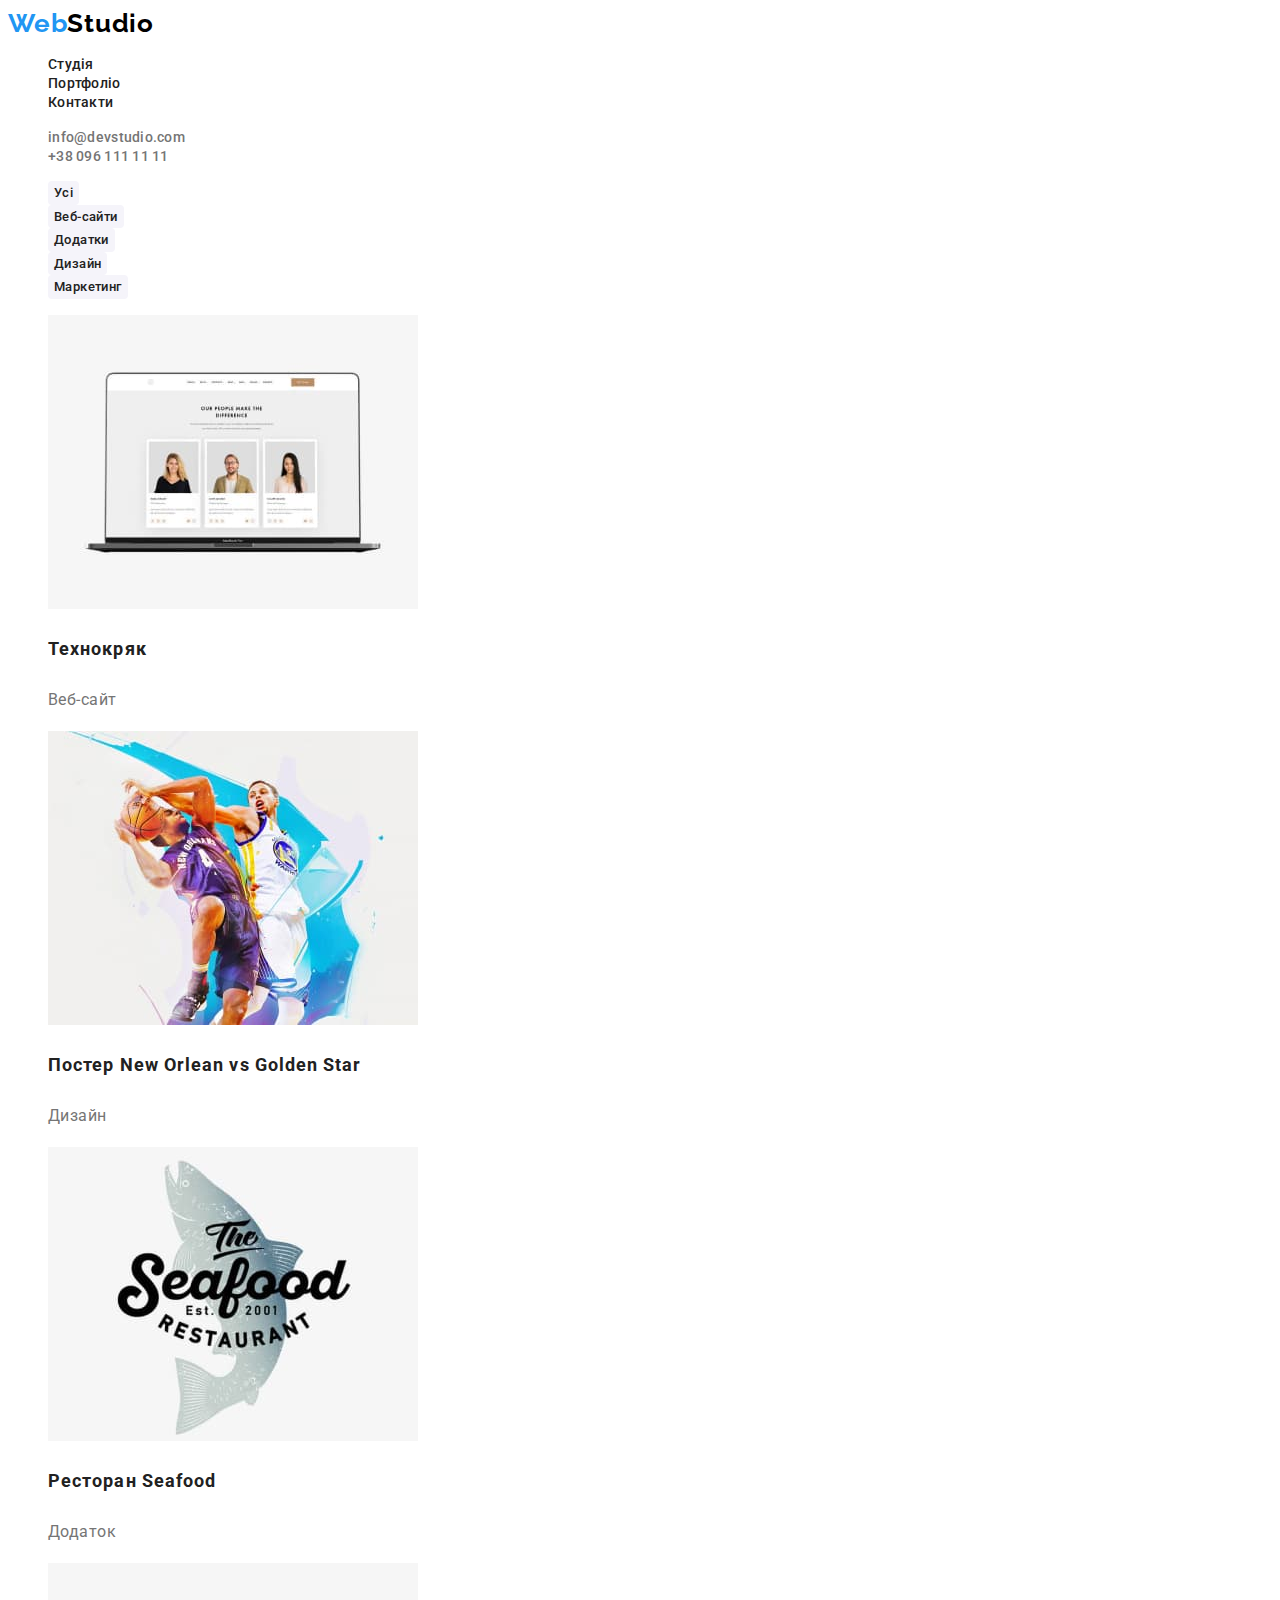
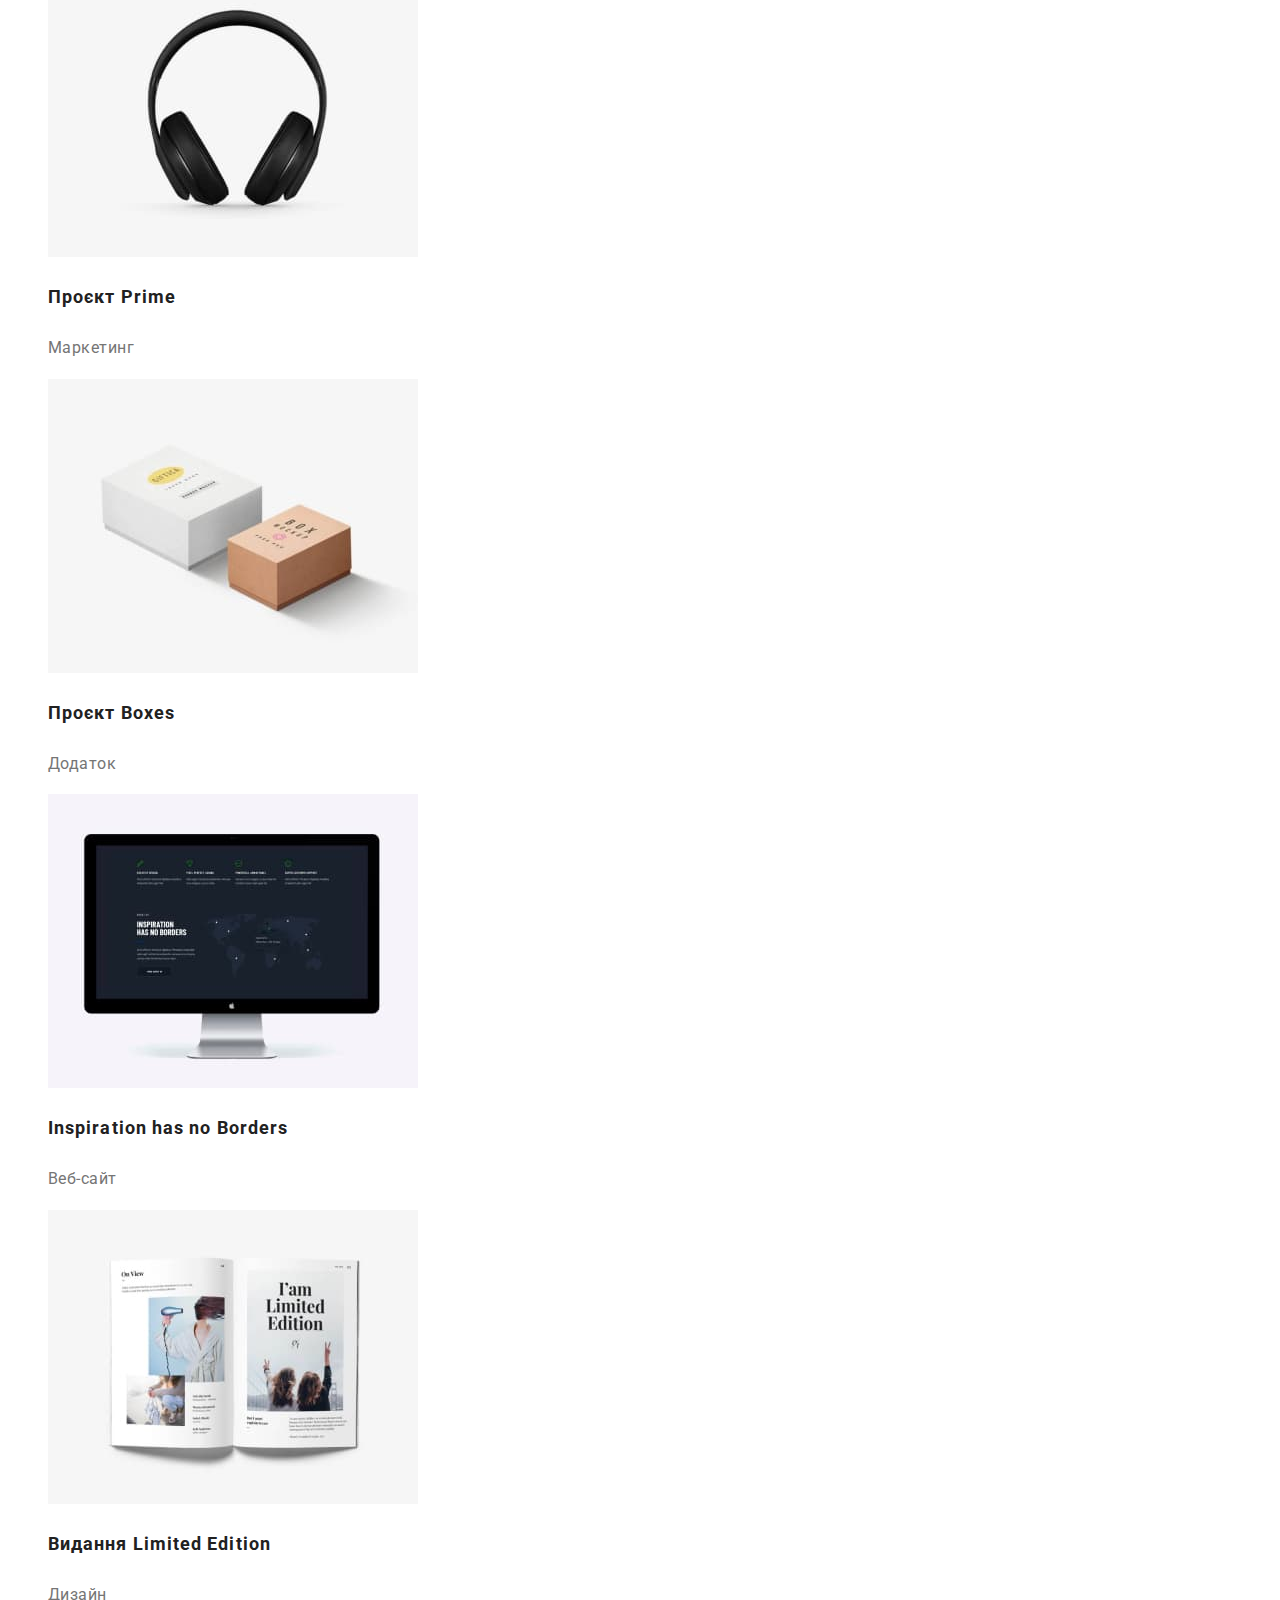
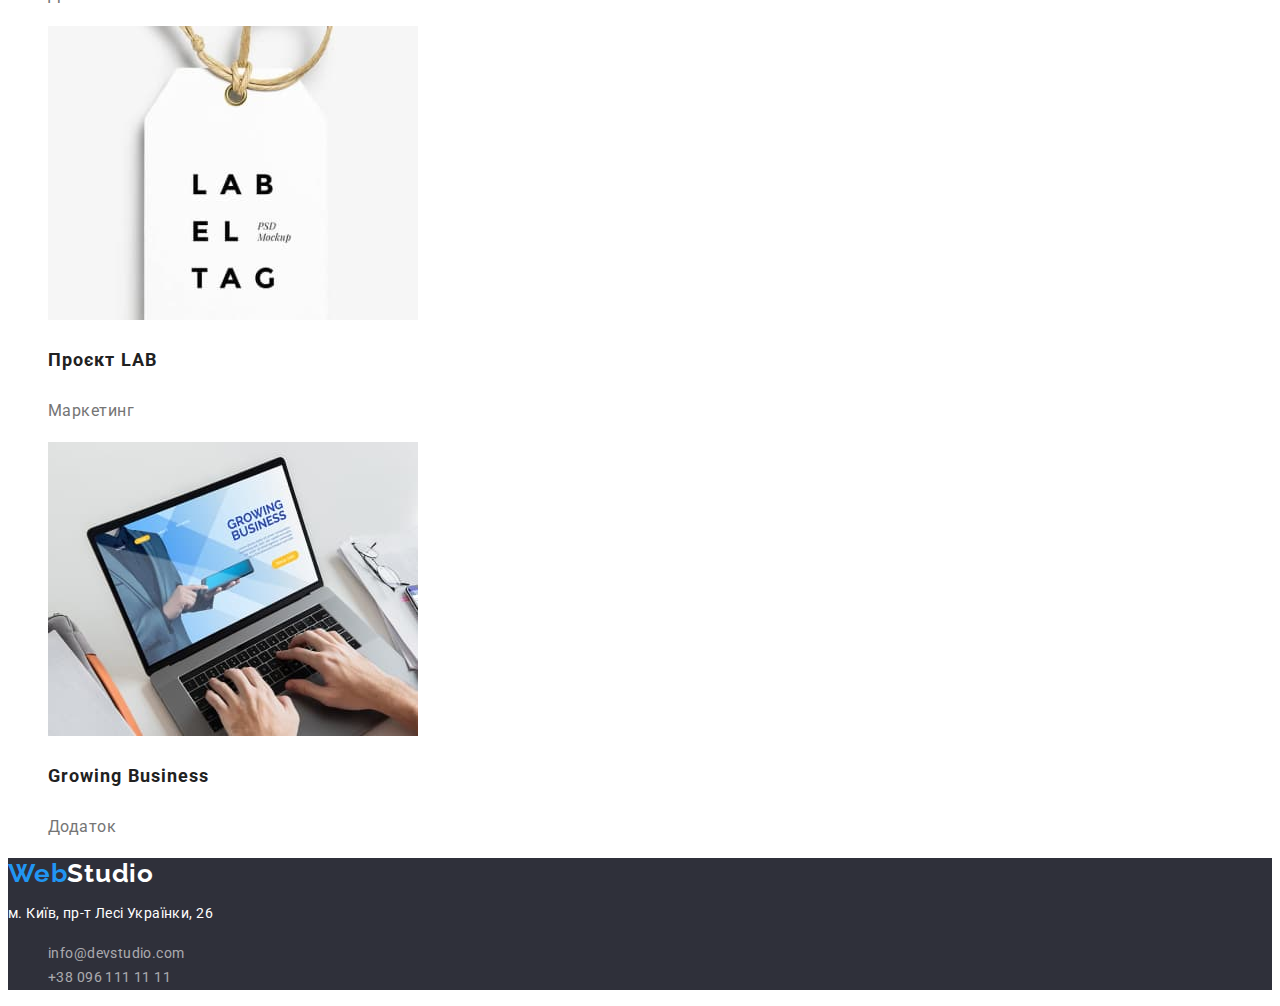
==== portfolio.html @ a516f32b "Initial commit" ====
<!DOCTYPE html>
<html lang="en">

<head>
    <meta charset="UTF-8" />
    <meta name="viewport" content="width=device-width, initial-scale=1.0" />
    <title>Portfolio</title>
    <!--FONTS-->
    <link rel="preconnect" href="https://fonts.googleapis.com" />
    <link rel="preconnect" href="https://fonts.gstatic.com" crossorigin />
    <link
        href="https://fonts.googleapis.com/css2?family=Raleway:ital,wght@0,100..900;1,100..900&family=Roboto:wght@400;500;700;900&display=swap"
        rel="stylesheet" />
    <!--CSS-->
    <link rel="stylesheet" href="./styles.css" />
</head>

<body>
    <!--HEADER SECTION-->
    <header class="header">
        <nav class="header-nav">
            <a class="header-logo" href="./index.html">Web<span class="header-logo-span">Studio</span></a>

            <ul class="header-list">
                <li class="header-item">
                    <a class="header-link" href="./index.html">Студія</a>
                </li>
                <li class="header-item">
                    <a class="header-link" href="">Портфоліо</a>
                </li>
                <li class="header-item">
                    <a class="header-link" href="">Контакти</a>
                </li>
            </ul>
        </nav>
        <div class="header-adress">
            <ul class="header-list">
                <li class="header-item">
                    <a class="header-adress-link" href="mailto:info@devstudio.com">info@devstudio.com</a>
                </li>
                <li class="header-item">
                    <a class="header-adress-link" href="tel:+380961111111">+38 096 111 11 11</a>
                </li>
            </ul>
        </div>
    </header>
    <!--SECTION NAVIGATION-->
    <section class="navigation">
        <ul class="navigation-list">
            <li class="navigation-item">
                <button class="navigation-button" type="button">
                    <a class="navigation-link">Усі</a>
                </button>
            </li>
            <li class="navigation-item">
                <button class="navigation-button" type="button">
                    <a class="navigation-link">Веб-сайти</a>
                </button>
            </li>
            <li class="navigation-item">
                <button class="navigation-button" type="button">
                    <a class="navigation-link">Додатки</a>
                </button>
            </li>
            <li class="navigation-item">
                <button class="navigation-button" type="button">
                    <a class="navigation-link">Дизайн</a>
                </button>
            </li>
            <li class="navigation-item">
                <button class="navigation-button" type="button">
                    <a class="navigation-link">Маркетинг</a>
                </button>
            </li>
        </ul>
    </section>
    <!--SECTION WORKS-->
    <section class="works">
        <ul class="works-list">
            <li class="works-item">
                <img class="works-img" src="./images/work-1.jpg" alt="work-1" width="370" height="294" />
                <h3 class="works-subtitle">Технокряк</h3>
                <p class="works-text">Веб-сайт</p>
            </li>
            <li class="works-item">
                <img class="works-img" src="./images/work-2.jpg" alt="work-2" width="370" height="294" />
                <h3 class="works-subtitle">Постер New Orlean vs Golden Star</h3>
                <p class="works-text">Дизайн</p>
            </li>
            <li class="works-item">
                <img class="works-img" src="./images/work-3.jpg" alt="work-3" width="370" height="294" />
                <h3 class="works-subtitle">Ресторан Seafood</h3>
                <p class="works-text">Додаток</p>
            </li>
            <li class="works-item">
                <img class="works-img" src="./images/work-4.jpg" alt="work-4" width="370" height="294" />
                <h3 class="works-subtitle">Проєкт Prime</h3>
                <p class="works-text">Маркетинг</p>
            </li>
            <li class="works-item">
                <img class="works-img" src="./images/work-5.jpg" alt="work-5" width="370" height="294" />
                <h3 class="works-subtitle">Проєкт Boxes</h3>
                <p class="works-text">Додаток</p>
            </li>
            <li class="works-item">
                <img class="works-img" src="./images/work-6.jpg" alt="work-6" width="370" height="294" />
                <h3 class="works-subtitle">Inspiration has no Borders</h3>
                <p class="works-text">Веб-сайт</p>
            </li>
            <li class="works-item">
                <img class="works-img" src="./images/work-7.jpg" alt="work-7" width="370" height="294" />
                <h3 class="works-subtitle">Видання Limited Edition</h3>
                <p class="works-text">Дизайн</p>
            </li>
            <li class="works-item">
                <img class="works-img" src="./images/work-8.jpg" alt="work-8" width="370" height="294" />
                <h3 class="works-subtitle">Проєкт LAB</h3>
                <p class="works-text">Маркетинг</p>
            </li>
            <li class="works-item">
                <img class="works-img" src="./images/work-9.jpg" alt="work-9" width="370" height="294" />
                <h3 class="works-subtitle">Growing Business</h3>
                <p class="works-text">Додаток</p>
            </li>
        </ul>
    </section>
    <!--FOOTER-->
    <footer class="footer">
        <a class="footer-logo" href="./index.html">Web<span class="footer-span">Studio</span></a>
        <address class="footer-adress">
            <p class="adress-text">м. Київ, пр-т Лесі Українки, 26</p>

            <div class="footer-contact">
                <ul class="footer-contact-list">
                    <li class="footer-contact-item">
                        <a class="footer-link" href="mailto:info@devstudio.com">info@devstudio.com</a>
                    </li>
                    <li class="footer-contact-item">
                        <a class="footer-link" href="tel:+380961111111">+38 096 111 11 11</a>
                    </li>
                </ul>
            </div>
        </address>
    </footer>
</body>

</html>
---- styles.css ----
/* Base styles */
body {
  color: #212121;
  background-color: #ffffff;
  font-family: Roboto, sans-serif;
  font-size: 16px;
  font-weight: 400;
  font-style: normal;
}

a {
  color: currentColor;
  text-decoration: none;
}
ul,
ol {
  list-style: none;
}

button {
  font-family: inherit;
  color: currentColor;
  cursor: pointer;
}

/*Header*/
.header {
}
.header-nav {
}
.header-logo {
  color: #2196f3;
  font-size: 26px;
  font-family: Raleway;
  font-weight: 700;
  letter-spacing: 0.03em;
}
.header-logo-span {
  color: black;
}
.header-list {
}
.header-item {
}
.header-link {
  font-size: 14px;
  font-weight: 500;
  letter-spacing: 0.02em;
  word-wrap: break-word;
}
.header-link:hover,
.header-link:focus {
  color: #2196f3;
}
.header-adress {
}
.header-adress-link {
  color: #757575;
  font-size: 14px;
  font-weight: 500;
  letter-spacing: 0.02em;
}
.header-adress-link:hover,
.header-adress-link:focus {
  color: #2196f3;
}

/*Hero*/
.hero {
  background-color: #2f303a;
}
.hero-title {
  color: white;
  font-size: 44px;
  font-weight: 900;
  text-transform: uppercase;
  line-height: 1.36;
  letter-spacing: 0.06em;
}
.hero_butoom {
  background-color: #2196f3;
  color: white;
  font-weight: 700;
  line-height: 1.87;
  letter-spacing: 0.06em;
}

/*Advantages*/
.advantages {
}
.advantages-list {
}
.advantages-item {
}
.advantages-subtitle {
  font-size: 14px;
  font-weight: 700;
  text-transform: uppercase;
  letter-spacing: 0.03em;
}
.advantages-text {
  color: #757575;
  font-size: 14px;
  line-height: 1.71;
  letter-spacing: 0.03em;
}

/*About me*/
.about {
}
.about-title {
  font-size: 36px;
  font-weight: 700;
  letter-spacing: 0.03em;
}
.about-list {
}
.about-item {
}

/*Our comand*/
.our-comand {
  background-color: #f5f4fa;
}
.comand-title {
  font-size: 36px;
  font-weight: 700;
  letter-spacing: 0.03em;
}
.comand-list {
}
.comand-item {
}
.comand-subtitle {
  font-weight: 500;
  letter-spacing: 0.03em;
}
.comand-text {
  color: #757575;
  letter-spacing: 0.03em;
}

/*Footer*/
.footer {
  background-color: #2f303a;
}
.footer-logo {
  color: #2196f3;
  font-size: 26px;
  font-family: Raleway;
  font-weight: 700;
  letter-spacing: 0.03em;
}
.footer-span {
  color: white;
}
.footer-adress {
}
.adress-text {
  color: white;
  font-size: 14px;
  line-height: 1.71;
  letter-spacing: 0.03em;
  font-style: normal;
}
.footer-contact {
}
.footer-contact-list {
}
.footer-contact-item {
}
.footer-link {
  color: rgba(255, 255, 255, 0.6);
  font-size: 14px;
  line-height: 1.71;
  letter-spacing: 0.03em;
  font-style: normal;
}

/*PORTFOLIO*/
/*Section Navigation*/
.navigation {
}
.navigation-list {
}
.navigation-item {
}
.navigation-button {
  background-color: #f5f4fa;
  border-radius: 4px;
  border: none;
}
.navigation-button:hover,
.navigation-button:focus {
  background-color: #2196f3;
  color: white;
}

.navigation-link {
  font-weight: 500;
  line-height: 1.62;
  letter-spacing: 0.03em;
}

/*Section Works*/
.works {
}
.works-list {
}
.works-item {
}
.works-img {
}
.works-subtitle {
  font-size: 18px;
  font-weight: 700;
  line-height: 2;
  letter-spacing: 0.06em;
}
.works-text {
  color: #757575;
  line-height: 1.87;
  letter-spacing: 0.03em;
}
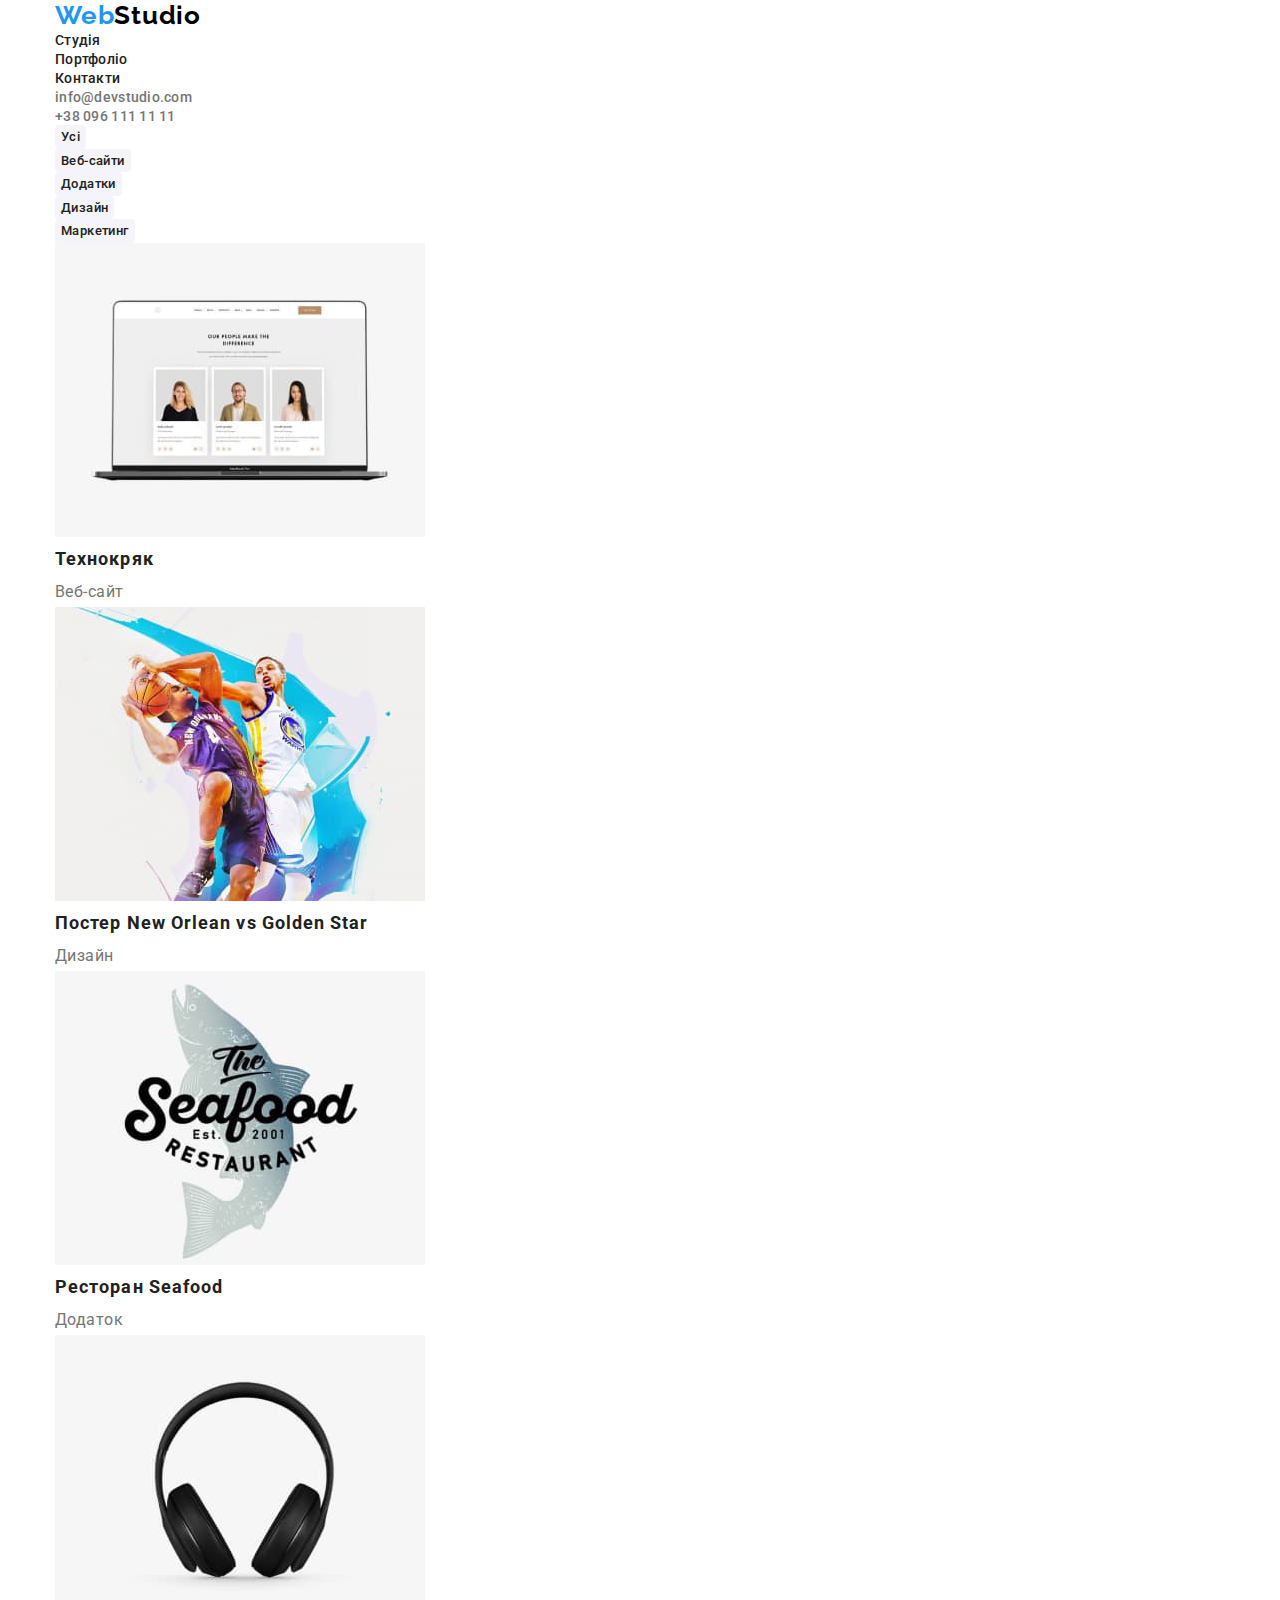
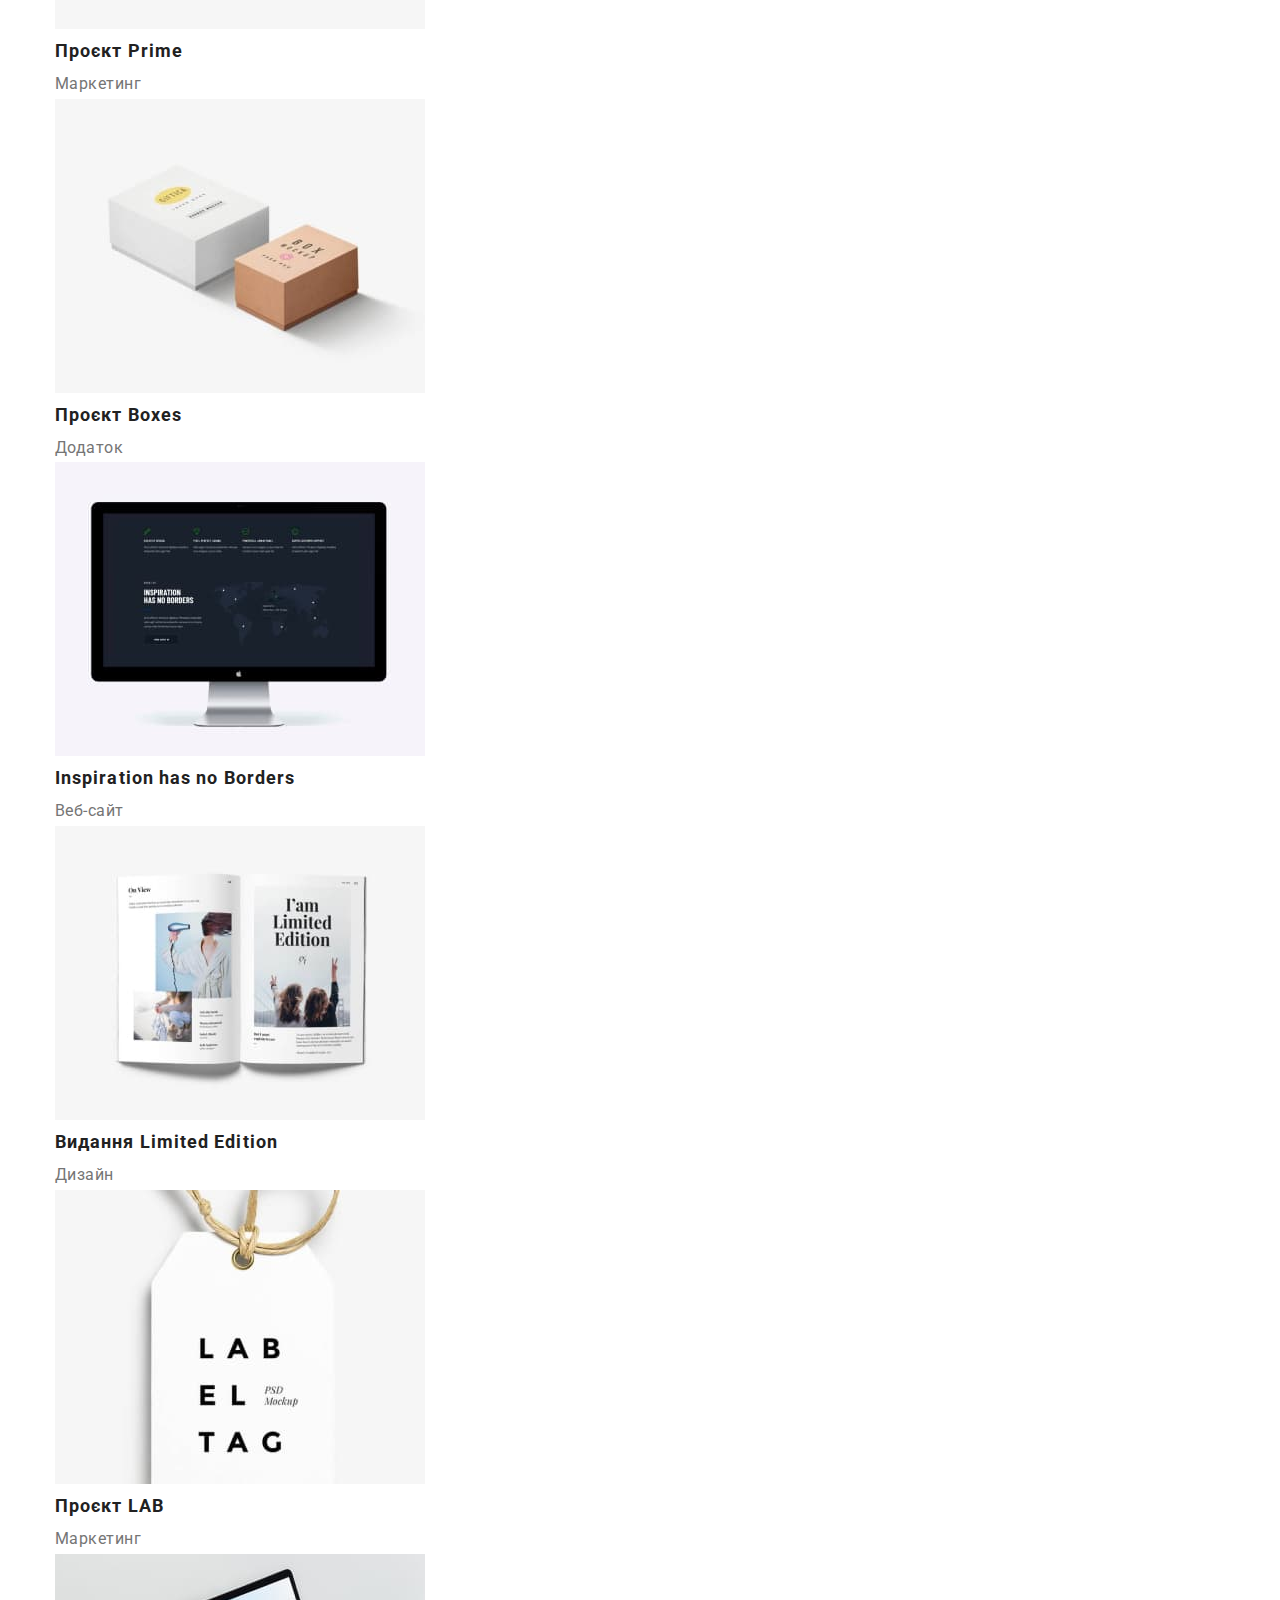
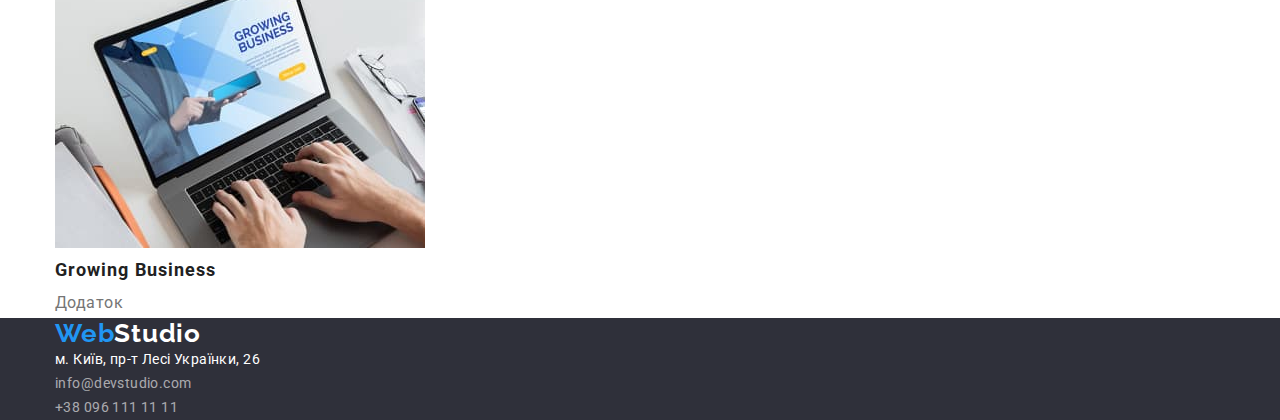
==== commit e8c557e1: "0001" ====
--- a/portfolio.html
+++ b/portfolio.html
@@ -18,129 +18,137 @@
 <body>
     <!--HEADER SECTION-->
     <header class="header">
-        <nav class="header-nav">
-            <a class="header-logo" href="./index.html">Web<span class="header-logo-span">Studio</span></a>
+        <div class="container">
+            <nav class="header-nav">
+                <a class="header-logo" href="./index.html">Web<span class="header-logo-span">Studio</span></a>
 
-            <ul class="header-list">
-                <li class="header-item">
-                    <a class="header-link" href="./index.html">Студія</a>
-                </li>
-                <li class="header-item">
-                    <a class="header-link" href="">Портфоліо</a>
-                </li>
-                <li class="header-item">
-                    <a class="header-link" href="">Контакти</a>
-                </li>
-            </ul>
-        </nav>
-        <div class="header-adress">
-            <ul class="header-list">
-                <li class="header-item">
-                    <a class="header-adress-link" href="mailto:info@devstudio.com">info@devstudio.com</a>
-                </li>
-                <li class="header-item">
-                    <a class="header-adress-link" href="tel:+380961111111">+38 096 111 11 11</a>
-                </li>
-            </ul>
+                <ul class="header-list">
+                    <li class="header-item">
+                        <a class="header-link" href="./index.html">Студія</a>
+                    </li>
+                    <li class="header-item">
+                        <a class="header-link" href="">Портфоліо</a>
+                    </li>
+                    <li class="header-item">
+                        <a class="header-link" href="">Контакти</a>
+                    </li>
+                </ul>
+            </nav>
+            <div class="header-adress">
+                <ul class="header-list">
+                    <li class="header-item">
+                        <a class="header-adress-link" href="mailto:info@devstudio.com">info@devstudio.com</a>
+                    </li>
+                    <li class="header-item">
+                        <a class="header-adress-link" href="tel:+380961111111">+38 096 111 11 11</a>
+                    </li>
+                </ul>
+            </div>
         </div>
     </header>
     <!--SECTION NAVIGATION-->
     <section class="navigation">
-        <ul class="navigation-list">
-            <li class="navigation-item">
-                <button class="navigation-button" type="button">
-                    <a class="navigation-link">Усі</a>
-                </button>
-            </li>
-            <li class="navigation-item">
-                <button class="navigation-button" type="button">
-                    <a class="navigation-link">Веб-сайти</a>
-                </button>
-            </li>
-            <li class="navigation-item">
-                <button class="navigation-button" type="button">
-                    <a class="navigation-link">Додатки</a>
-                </button>
-            </li>
-            <li class="navigation-item">
-                <button class="navigation-button" type="button">
-                    <a class="navigation-link">Дизайн</a>
-                </button>
-            </li>
-            <li class="navigation-item">
-                <button class="navigation-button" type="button">
-                    <a class="navigation-link">Маркетинг</a>
-                </button>
-            </li>
-        </ul>
+        <div class="container">
+            <ul class="navigation-list">
+                <li class="navigation-item">
+                    <button class="navigation-button" type="button">
+                        <a class="navigation-link">Усі</a>
+                    </button>
+                </li>
+                <li class="navigation-item">
+                    <button class="navigation-button" type="button">
+                        <a class="navigation-link">Веб-сайти</a>
+                    </button>
+                </li>
+                <li class="navigation-item">
+                    <button class="navigation-button" type="button">
+                        <a class="navigation-link">Додатки</a>
+                    </button>
+                </li>
+                <li class="navigation-item">
+                    <button class="navigation-button" type="button">
+                        <a class="navigation-link">Дизайн</a>
+                    </button>
+                </li>
+                <li class="navigation-item">
+                    <button class="navigation-button" type="button">
+                        <a class="navigation-link">Маркетинг</a>
+                    </button>
+                </li>
+            </ul>
+        </div>
     </section>
     <!--SECTION WORKS-->
     <section class="works">
-        <ul class="works-list">
-            <li class="works-item">
-                <img class="works-img" src="./images/work-1.jpg" alt="work-1" width="370" height="294" />
-                <h3 class="works-subtitle">Технокряк</h3>
-                <p class="works-text">Веб-сайт</p>
-            </li>
-            <li class="works-item">
-                <img class="works-img" src="./images/work-2.jpg" alt="work-2" width="370" height="294" />
-                <h3 class="works-subtitle">Постер New Orlean vs Golden Star</h3>
-                <p class="works-text">Дизайн</p>
-            </li>
-            <li class="works-item">
-                <img class="works-img" src="./images/work-3.jpg" alt="work-3" width="370" height="294" />
-                <h3 class="works-subtitle">Ресторан Seafood</h3>
-                <p class="works-text">Додаток</p>
-            </li>
-            <li class="works-item">
-                <img class="works-img" src="./images/work-4.jpg" alt="work-4" width="370" height="294" />
-                <h3 class="works-subtitle">Проєкт Prime</h3>
-                <p class="works-text">Маркетинг</p>
-            </li>
-            <li class="works-item">
-                <img class="works-img" src="./images/work-5.jpg" alt="work-5" width="370" height="294" />
-                <h3 class="works-subtitle">Проєкт Boxes</h3>
-                <p class="works-text">Додаток</p>
-            </li>
-            <li class="works-item">
-                <img class="works-img" src="./images/work-6.jpg" alt="work-6" width="370" height="294" />
-                <h3 class="works-subtitle">Inspiration has no Borders</h3>
-                <p class="works-text">Веб-сайт</p>
-            </li>
-            <li class="works-item">
-                <img class="works-img" src="./images/work-7.jpg" alt="work-7" width="370" height="294" />
-                <h3 class="works-subtitle">Видання Limited Edition</h3>
-                <p class="works-text">Дизайн</p>
-            </li>
-            <li class="works-item">
-                <img class="works-img" src="./images/work-8.jpg" alt="work-8" width="370" height="294" />
-                <h3 class="works-subtitle">Проєкт LAB</h3>
-                <p class="works-text">Маркетинг</p>
-            </li>
-            <li class="works-item">
-                <img class="works-img" src="./images/work-9.jpg" alt="work-9" width="370" height="294" />
-                <h3 class="works-subtitle">Growing Business</h3>
-                <p class="works-text">Додаток</p>
-            </li>
-        </ul>
+        <div class="container">
+            <ul class="works-list">
+                <li class="works-item">
+                    <img class="works-img" src="./images/work-1.jpg" alt="work-1" width="370" height="294" />
+                    <h3 class="works-subtitle">Технокряк</h3>
+                    <p class="works-text">Веб-сайт</p>
+                </li>
+                <li class="works-item">
+                    <img class="works-img" src="./images/work-2.jpg" alt="work-2" width="370" height="294" />
+                    <h3 class="works-subtitle">Постер New Orlean vs Golden Star</h3>
+                    <p class="works-text">Дизайн</p>
+                </li>
+                <li class="works-item">
+                    <img class="works-img" src="./images/work-3.jpg" alt="work-3" width="370" height="294" />
+                    <h3 class="works-subtitle">Ресторан Seafood</h3>
+                    <p class="works-text">Додаток</p>
+                </li>
+                <li class="works-item">
+                    <img class="works-img" src="./images/work-4.jpg" alt="work-4" width="370" height="294" />
+                    <h3 class="works-subtitle">Проєкт Prime</h3>
+                    <p class="works-text">Маркетинг</p>
+                </li>
+                <li class="works-item">
+                    <img class="works-img" src="./images/work-5.jpg" alt="work-5" width="370" height="294" />
+                    <h3 class="works-subtitle">Проєкт Boxes</h3>
+                    <p class="works-text">Додаток</p>
+                </li>
+                <li class="works-item">
+                    <img class="works-img" src="./images/work-6.jpg" alt="work-6" width="370" height="294" />
+                    <h3 class="works-subtitle">Inspiration has no Borders</h3>
+                    <p class="works-text">Веб-сайт</p>
+                </li>
+                <li class="works-item">
+                    <img class="works-img" src="./images/work-7.jpg" alt="work-7" width="370" height="294" />
+                    <h3 class="works-subtitle">Видання Limited Edition</h3>
+                    <p class="works-text">Дизайн</p>
+                </li>
+                <li class="works-item">
+                    <img class="works-img" src="./images/work-8.jpg" alt="work-8" width="370" height="294" />
+                    <h3 class="works-subtitle">Проєкт LAB</h3>
+                    <p class="works-text">Маркетинг</p>
+                </li>
+                <li class="works-item">
+                    <img class="works-img" src="./images/work-9.jpg" alt="work-9" width="370" height="294" />
+                    <h3 class="works-subtitle">Growing Business</h3>
+                    <p class="works-text">Додаток</p>
+                </li>
+            </ul>
+        </div>
     </section>
     <!--FOOTER-->
     <footer class="footer">
-        <a class="footer-logo" href="./index.html">Web<span class="footer-span">Studio</span></a>
-        <address class="footer-adress">
-            <p class="adress-text">м. Київ, пр-т Лесі Українки, 26</p>
+        <div class="container">
+            <a class="footer-logo" href="./index.html">Web<span class="footer-span">Studio</span></a>
+            <address class="footer-adress">
+                <p class="adress-text">м. Київ, пр-т Лесі Українки, 26</p>
 
-            <div class="footer-contact">
-                <ul class="footer-contact-list">
-                    <li class="footer-contact-item">
-                        <a class="footer-link" href="mailto:info@devstudio.com">info@devstudio.com</a>
-                    </li>
-                    <li class="footer-contact-item">
-                        <a class="footer-link" href="tel:+380961111111">+38 096 111 11 11</a>
-                    </li>
-                </ul>
-            </div>
-        </address>
+                <div class="footer-contact">
+                    <ul class="footer-contact-list">
+                        <li class="footer-contact-item">
+                            <a class="footer-link" href="mailto:info@devstudio.com">info@devstudio.com</a>
+                        </li>
+                        <li class="footer-contact-item">
+                            <a class="footer-link" href="tel:+380961111111">+38 096 111 11 11</a>
+                        </li>
+                    </ul>
+                </div>
+            </address>
+        </div>
     </footer>
 </body>
 
--- a/styles.css
+++ b/styles.css
@@ -1,4 +1,9 @@
 /* Base styles */
+*,
+*::before,
+*::after {
+  box-sizing: border-box;
+}
 body {
   color: #212121;
   background-color: #ffffff;
@@ -6,21 +11,48 @@
   font-size: 16px;
   font-weight: 400;
   font-style: normal;
-}
-
+  margin: 0;
+}
+
+.container {
+  width: 1200px;
+  padding: 0px 15px 0px 15px;
+  margin-left: auto;
+  margin-right: auto;
+}
+/*Reset Styles*/
+h1,
+h2,
+h3,
+h4,
+h5,
+h6,
+p {
+  margin: 0;
+  padding: 0;
+}
+
+li,
+ol {
+  margin: 0;
+  padding: 0;
+}
 a {
   color: currentColor;
   text-decoration: none;
 }
 ul,
 ol {
-  list-style: none;
+  margin: 0;
+  padding: 0;
+  list-style-type: none;
 }
 
 button {
   font-family: inherit;
   color: currentColor;
   cursor: pointer;
+  border: none;
 }
 
 /*Header*/
@@ -68,6 +100,8 @@
 /*Hero*/
 .hero {
   background-color: #2f303a;
+  margin-bottom: 94px;
+  padding: 200px 452px;
 }
 .hero-title {
   color: white;
@@ -76,6 +110,9 @@
   text-transform: uppercase;
   line-height: 1.36;
   letter-spacing: 0.06em;
+  width: 696px;
+  margin-bottom: 40px;
+  text-align: center;
 }
 .hero_butoom {
   background-color: #2196f3;
@@ -83,10 +120,14 @@
   font-weight: 700;
   line-height: 1.87;
   letter-spacing: 0.06em;
+  padding: 10px 24px;
+  border-radius: 4px;
+  box-shadow: 0px 4px 4px 0px rgba(0, 0, 0, 0.15);
 }
 
 /*Advantages*/
 .advantages {
+  margin-bottom: 118px;
 }
 .advantages-list {
 }
@@ -107,11 +148,14 @@
 
 /*About me*/
 .about {
+  margin-bottom: 94px;
 }
 .about-title {
   font-size: 36px;
   font-weight: 700;
   letter-spacing: 0.03em;
+  text-align: center;
+  margin-bottom: 50px;
 }
 .about-list {
 }
@@ -121,11 +165,16 @@
 /*Our comand*/
 .our-comand {
   background-color: #f5f4fa;
+  margin-bottom: 94px;
 }
 .comand-title {
   font-size: 36px;
   font-weight: 700;
   letter-spacing: 0.03em;
+  text-align: center;
+  margin-bottom: 50px;
+  margin-left: auto;
+  margin-right: auto;
 }
 .comand-list {
 }
@@ -178,6 +227,7 @@
 }
 
 /*PORTFOLIO*/
+
 /*Section Navigation*/
 .navigation {
 }
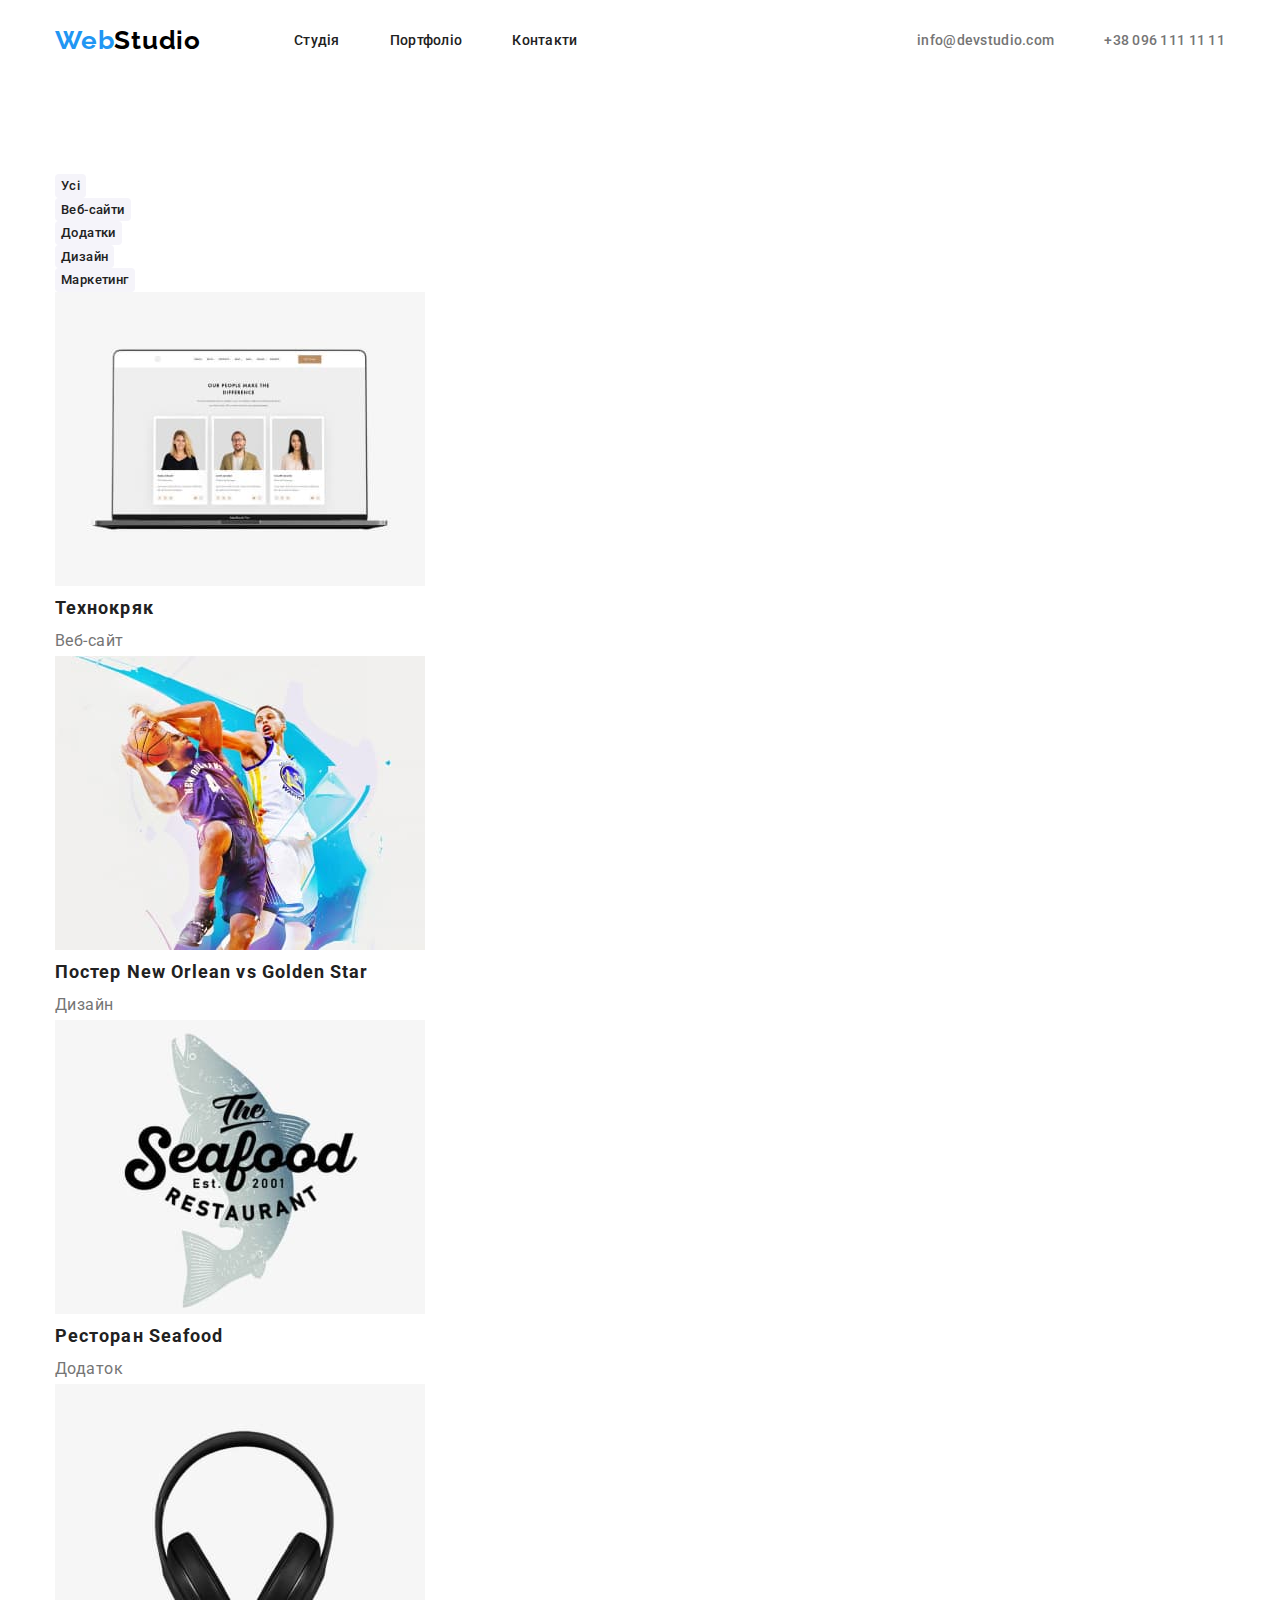
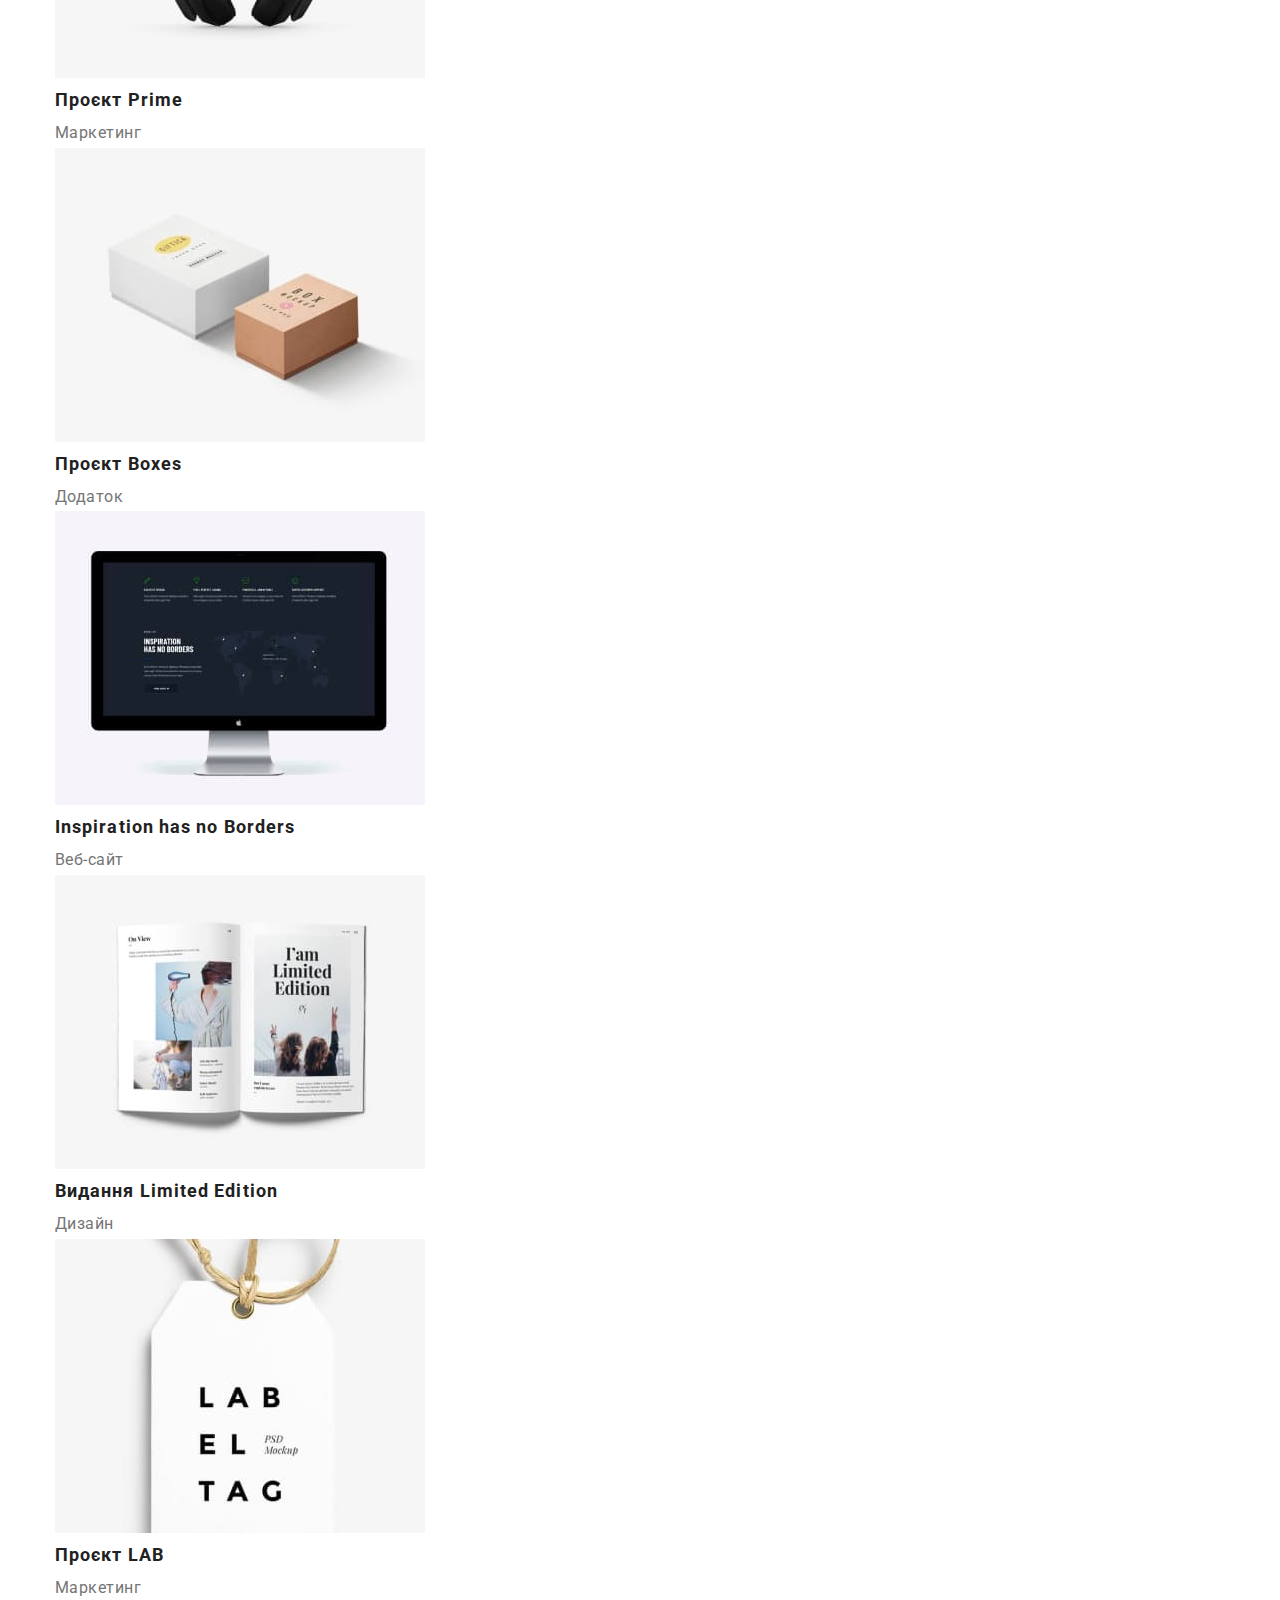
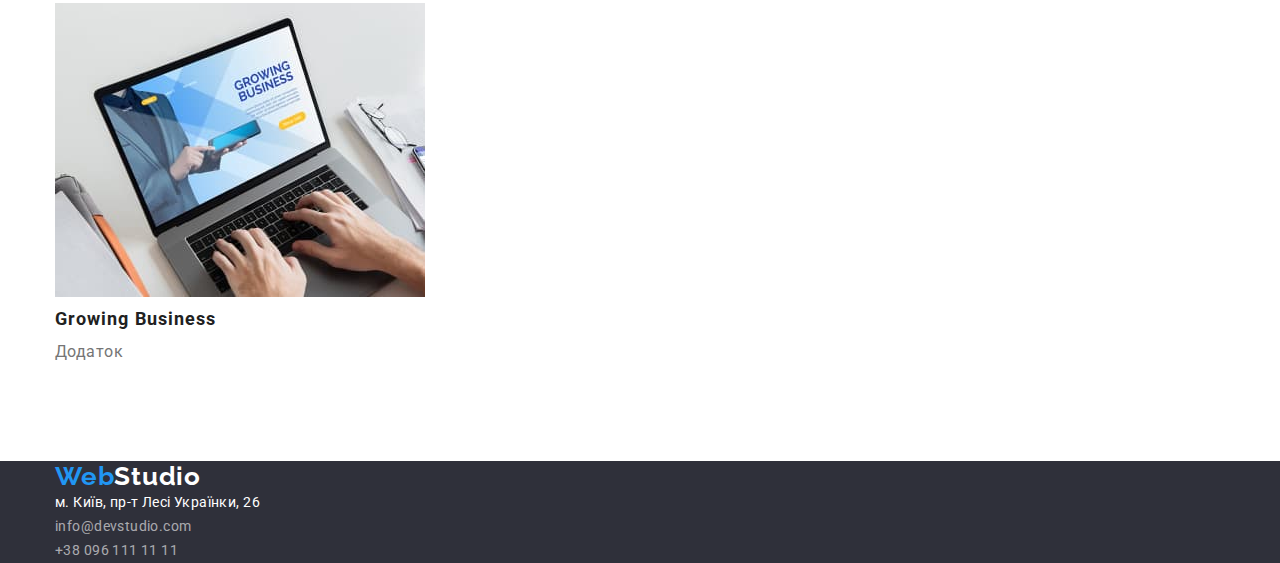
==== commit 69597a5c: "фів" ====
--- a/portfolio.html
+++ b/portfolio.html
@@ -46,88 +46,89 @@
             </div>
         </div>
     </header>
-    <!--SECTION NAVIGATION-->
-    <section class="navigation">
-        <div class="container">
-            <ul class="navigation-list">
-                <li class="navigation-item">
-                    <button class="navigation-button" type="button">
-                        <a class="navigation-link">Усі</a>
-                    </button>
-                </li>
-                <li class="navigation-item">
-                    <button class="navigation-button" type="button">
-                        <a class="navigation-link">Веб-сайти</a>
-                    </button>
-                </li>
-                <li class="navigation-item">
-                    <button class="navigation-button" type="button">
-                        <a class="navigation-link">Додатки</a>
-                    </button>
-                </li>
-                <li class="navigation-item">
-                    <button class="navigation-button" type="button">
-                        <a class="navigation-link">Дизайн</a>
-                    </button>
-                </li>
-                <li class="navigation-item">
-                    <button class="navigation-button" type="button">
-                        <a class="navigation-link">Маркетинг</a>
-                    </button>
-                </li>
-            </ul>
-        </div>
-    </section>
     <!--SECTION WORKS-->
     <section class="works">
         <div class="container">
-            <ul class="works-list">
-                <li class="works-item">
-                    <img class="works-img" src="./images/work-1.jpg" alt="work-1" width="370" height="294" />
-                    <h3 class="works-subtitle">Технокряк</h3>
-                    <p class="works-text">Веб-сайт</p>
-                </li>
-                <li class="works-item">
-                    <img class="works-img" src="./images/work-2.jpg" alt="work-2" width="370" height="294" />
-                    <h3 class="works-subtitle">Постер New Orlean vs Golden Star</h3>
-                    <p class="works-text">Дизайн</p>
-                </li>
-                <li class="works-item">
-                    <img class="works-img" src="./images/work-3.jpg" alt="work-3" width="370" height="294" />
-                    <h3 class="works-subtitle">Ресторан Seafood</h3>
-                    <p class="works-text">Додаток</p>
-                </li>
-                <li class="works-item">
-                    <img class="works-img" src="./images/work-4.jpg" alt="work-4" width="370" height="294" />
-                    <h3 class="works-subtitle">Проєкт Prime</h3>
-                    <p class="works-text">Маркетинг</p>
-                </li>
-                <li class="works-item">
-                    <img class="works-img" src="./images/work-5.jpg" alt="work-5" width="370" height="294" />
-                    <h3 class="works-subtitle">Проєкт Boxes</h3>
-                    <p class="works-text">Додаток</p>
-                </li>
-                <li class="works-item">
-                    <img class="works-img" src="./images/work-6.jpg" alt="work-6" width="370" height="294" />
-                    <h3 class="works-subtitle">Inspiration has no Borders</h3>
-                    <p class="works-text">Веб-сайт</p>
-                </li>
-                <li class="works-item">
-                    <img class="works-img" src="./images/work-7.jpg" alt="work-7" width="370" height="294" />
-                    <h3 class="works-subtitle">Видання Limited Edition</h3>
-                    <p class="works-text">Дизайн</p>
-                </li>
-                <li class="works-item">
-                    <img class="works-img" src="./images/work-8.jpg" alt="work-8" width="370" height="294" />
-                    <h3 class="works-subtitle">Проєкт LAB</h3>
-                    <p class="works-text">Маркетинг</p>
-                </li>
-                <li class="works-item">
-                    <img class="works-img" src="./images/work-9.jpg" alt="work-9" width="370" height="294" />
-                    <h3 class="works-subtitle">Growing Business</h3>
-                    <p class="works-text">Додаток</p>
-                </li>
-            </ul>
+            <!--works-nav-->
+            <nav class="works-nav">
+                <ul class="navigation-list">
+                    <li class="navigation-item">
+                        <button class="navigation-button" type="button">
+                            <a class="navigation-link">Усі</a>
+                        </button>
+                    </li>
+                    <li class="navigation-item">
+                        <button class="navigation-button" type="button">
+                            <a class="navigation-link">Веб-сайти</a>
+                        </button>
+                    </li>
+                    <li class="navigation-item">
+                        <button class="navigation-button" type="button">
+                            <a class="navigation-link">Додатки</a>
+                        </button>
+                    </li>
+                    <li class="navigation-item">
+                        <button class="navigation-button" type="button">
+                            <a class="navigation-link">Дизайн</a>
+                        </button>
+                    </li>
+                    <li class="navigation-item">
+                        <button class="navigation-button" type="button">
+                            <a class="navigation-link">Маркетинг</a>
+                        </button>
+                    </li>
+                </ul>
+            </nav>
+            <!--works-main-->
+            <div class="works-main">
+                <ul class="works-list">
+                    <li class="works-item">
+                        <img class="works-img" src="./images/work-1.jpg" alt="work-1" width="370" height="294" />
+                        <h3 class="works-subtitle">Технокряк</h3>
+                        <p class="works-text">Веб-сайт</p>
+                    </li>
+                    <li class="works-item">
+                        <img class="works-img" src="./images/work-2.jpg" alt="work-2" width="370" height="294" />
+                        <h3 class="works-subtitle">Постер New Orlean vs Golden Star</h3>
+                        <p class="works-text">Дизайн</p>
+                    </li>
+                    <li class="works-item">
+                        <img class="works-img" src="./images/work-3.jpg" alt="work-3" width="370" height="294" />
+                        <h3 class="works-subtitle">Ресторан Seafood</h3>
+                        <p class="works-text">Додаток</p>
+                    </li>
+                    <li class="works-item">
+                        <img class="works-img" src="./images/work-4.jpg" alt="work-4" width="370" height="294" />
+                        <h3 class="works-subtitle">Проєкт Prime</h3>
+                        <p class="works-text">Маркетинг</p>
+                    </li>
+                    <li class="works-item">
+                        <img class="works-img" src="./images/work-5.jpg" alt="work-5" width="370" height="294" />
+                        <h3 class="works-subtitle">Проєкт Boxes</h3>
+                        <p class="works-text">Додаток</p>
+                    </li>
+                    <li class="works-item">
+                        <img class="works-img" src="./images/work-6.jpg" alt="work-6" width="370" height="294" />
+                        <h3 class="works-subtitle">Inspiration has no Borders</h3>
+                        <p class="works-text">Веб-сайт</p>
+                    </li>
+                    <li class="works-item">
+                        <img class="works-img" src="./images/work-7.jpg" alt="work-7" width="370" height="294" />
+                        <h3 class="works-subtitle">Видання Limited Edition</h3>
+                        <p class="works-text">Дизайн</p>
+                    </li>
+                    <li class="works-item">
+                        <img class="works-img" src="./images/work-8.jpg" alt="work-8" width="370" height="294" />
+                        <h3 class="works-subtitle">Проєкт LAB</h3>
+                        <p class="works-text">Маркетинг</p>
+                    </li>
+                    <li class="works-item">
+                        <img class="works-img" src="./images/work-9.jpg" alt="work-9" width="370" height="294" />
+                        <h3 class="works-subtitle">Growing Business</h3>
+                        <p class="works-text">Додаток</p>
+                    </li>
+                </ul>
+            </div>
         </div>
     </section>
     <!--FOOTER-->
--- a/styles.css
+++ b/styles.css
@@ -14,11 +14,17 @@
   margin: 0;
 }
 
+/*Comon Style*/
 .container {
   width: 1200px;
   padding: 0px 15px 0px 15px;
   margin-left: auto;
   margin-right: auto;
+}
+
+.section {
+  padding-top: 94px;
+  padding-bottom: 94px;
 }
 /*Reset Styles*/
 h1,
@@ -58,7 +64,16 @@
 /*Header*/
 .header {
 }
+.header .container {
+  display: flex;
+  justify-content: space-between;
+  align-items: center;
+}
+
 .header-nav {
+  display: flex;
+  align-items: center;
+  gap: 93px;
 }
 .header-logo {
   color: #2196f3;
@@ -71,14 +86,17 @@
   color: black;
 }
 .header-list {
+  display: flex;
+  gap: 50px;
 }
 .header-item {
 }
 .header-link {
+  display: block;
   font-size: 14px;
   font-weight: 500;
   letter-spacing: 0.02em;
-  word-wrap: break-word;
+  padding: 32px 0;
 }
 .header-link:hover,
 .header-link:focus {
@@ -87,10 +105,12 @@
 .header-adress {
 }
 .header-adress-link {
+  display: block;
   color: #757575;
   font-size: 14px;
   font-weight: 500;
   letter-spacing: 0.02em;
+  padding: 32px 0;
 }
 .header-adress-link:hover,
 .header-adress-link:focus {
@@ -100,7 +120,6 @@
 /*Hero*/
 .hero {
   background-color: #2f303a;
-  margin-bottom: 94px;
   padding: 200px 452px;
 }
 .hero-title {
@@ -127,7 +146,6 @@
 
 /*Advantages*/
 .advantages {
-  margin-bottom: 118px;
 }
 .advantages-list {
 }
@@ -148,7 +166,6 @@
 
 /*About me*/
 .about {
-  margin-bottom: 94px;
 }
 .about-title {
   font-size: 36px;
@@ -165,7 +182,6 @@
 /*Our comand*/
 .our-comand {
   background-color: #f5f4fa;
-  margin-bottom: 94px;
 }
 .comand-title {
   font-size: 36px;
@@ -227,9 +243,13 @@
 }
 
 /*PORTFOLIO*/
-
-/*Section Navigation*/
-.navigation {
+/*Section Works*/
+.works {
+  padding-top: 94px;
+  padding-bottom: 94px;
+}
+/*works-nav*/
+.works-nav {
 }
 .navigation-list {
 }
@@ -252,8 +272,8 @@
   letter-spacing: 0.03em;
 }
 
-/*Section Works*/
-.works {
+/*works-main*/
+.works-main {
 }
 .works-list {
 }
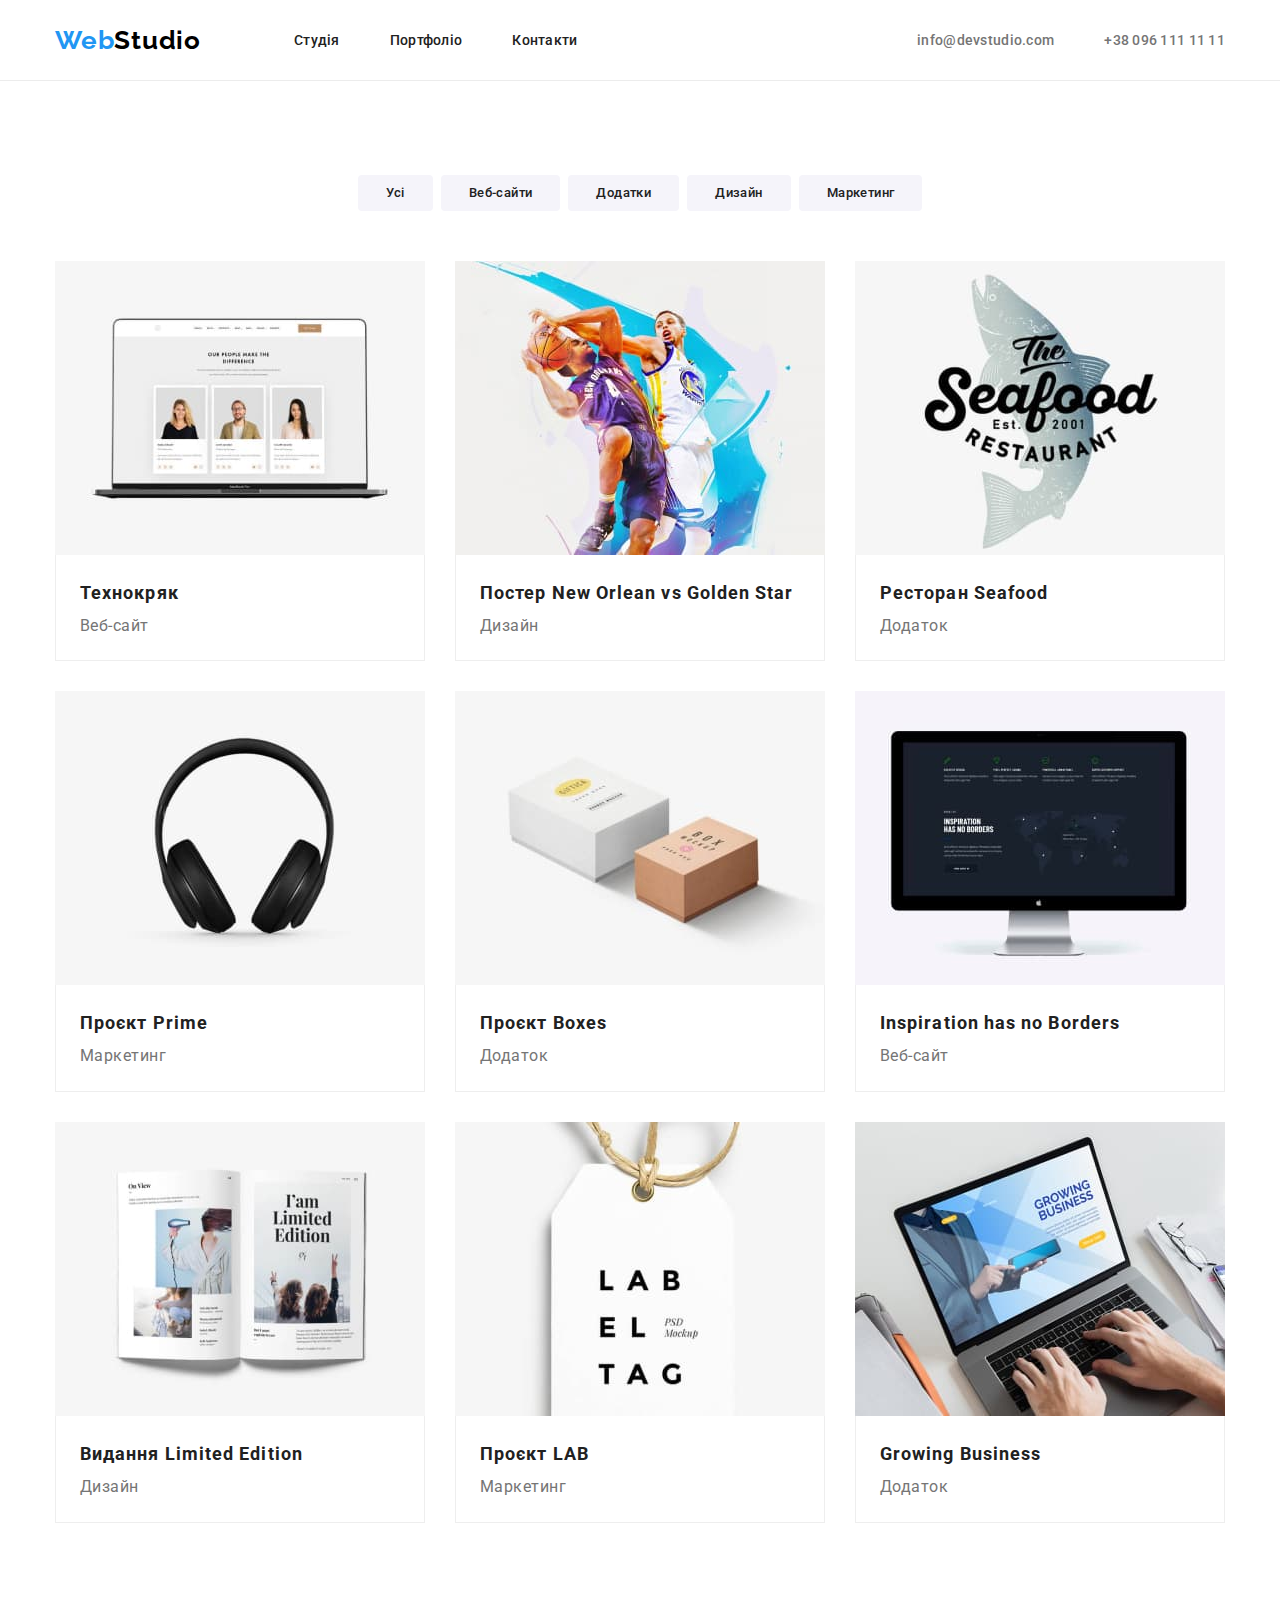
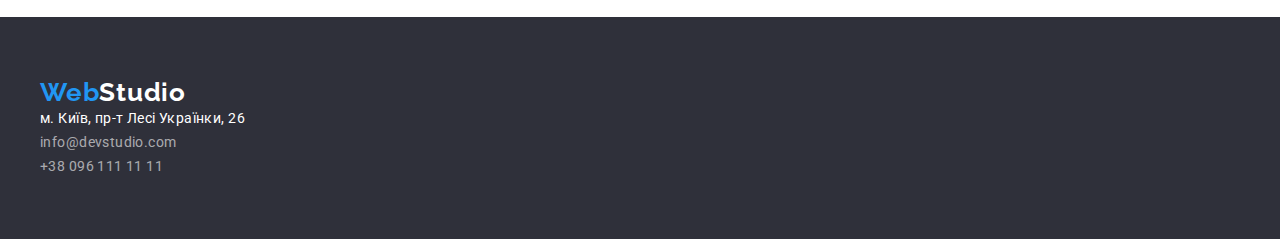
==== commit 71158eb3: "27/092024" ====
--- a/portfolio.html
+++ b/portfolio.html
@@ -84,48 +84,66 @@
                 <ul class="works-list">
                     <li class="works-item">
                         <img class="works-img" src="./images/work-1.jpg" alt="work-1" width="370" height="294" />
-                        <h3 class="works-subtitle">Технокряк</h3>
-                        <p class="works-text">Веб-сайт</p>
+                        <div class="works-item-content">
+                            <h3 class="works-subtitle">Технокряк</h3>
+                            <p class="works-text">Веб-сайт</p>
+                        </div>
                     </li>
                     <li class="works-item">
                         <img class="works-img" src="./images/work-2.jpg" alt="work-2" width="370" height="294" />
-                        <h3 class="works-subtitle">Постер New Orlean vs Golden Star</h3>
-                        <p class="works-text">Дизайн</p>
+                        <div class="works-item-content">
+                            <h3 class="works-subtitle">Постер New Orlean vs Golden Star</h3>
+                            <p class="works-text">Дизайн</p>
+                        </div>
                     </li>
                     <li class="works-item">
                         <img class="works-img" src="./images/work-3.jpg" alt="work-3" width="370" height="294" />
-                        <h3 class="works-subtitle">Ресторан Seafood</h3>
-                        <p class="works-text">Додаток</p>
+                        <div class="works-item-content">
+                            <h3 class="works-subtitle">Ресторан Seafood</h3>
+                            <p class="works-text">Додаток</p>
+                        </div>
                     </li>
                     <li class="works-item">
                         <img class="works-img" src="./images/work-4.jpg" alt="work-4" width="370" height="294" />
-                        <h3 class="works-subtitle">Проєкт Prime</h3>
-                        <p class="works-text">Маркетинг</p>
+                        <div class="works-item-content">
+                            <h3 class="works-subtitle">Проєкт Prime</h3>
+                            <p class="works-text">Маркетинг</p>
+                        </div>
                     </li>
                     <li class="works-item">
                         <img class="works-img" src="./images/work-5.jpg" alt="work-5" width="370" height="294" />
-                        <h3 class="works-subtitle">Проєкт Boxes</h3>
-                        <p class="works-text">Додаток</p>
+                        <div class="works-item-content">
+                            <h3 class="works-subtitle">Проєкт Boxes</h3>
+                            <p class="works-text">Додаток</p>
+                        </div>
                     </li>
                     <li class="works-item">
                         <img class="works-img" src="./images/work-6.jpg" alt="work-6" width="370" height="294" />
-                        <h3 class="works-subtitle">Inspiration has no Borders</h3>
-                        <p class="works-text">Веб-сайт</p>
+                        <div class="works-item-content">
+                            <h3 class="works-subtitle">Inspiration has no Borders</h3>
+                            <p class="works-text">Веб-сайт</p>
+                        </div>
                     </li>
                     <li class="works-item">
                         <img class="works-img" src="./images/work-7.jpg" alt="work-7" width="370" height="294" />
-                        <h3 class="works-subtitle">Видання Limited Edition</h3>
-                        <p class="works-text">Дизайн</p>
+                        <div class="works-item-content">
+                            <h3 class="works-subtitle">Видання Limited Edition</h3>
+                            <p class="works-text">Дизайн</p>
+                        </div>
                     </li>
                     <li class="works-item">
                         <img class="works-img" src="./images/work-8.jpg" alt="work-8" width="370" height="294" />
-                        <h3 class="works-subtitle">Проєкт LAB</h3>
-                        <p class="works-text">Маркетинг</p>
+                        <div class="works-item-content">
+                            <h3 class="works-subtitle">Проєкт LAB</h3>
+                            <p class="works-text">Маркетинг</p>
+                        </div>
                     </li>
                     <li class="works-item">
                         <img class="works-img" src="./images/work-9.jpg" alt="work-9" width="370" height="294" />
-                        <h3 class="works-subtitle">Growing Business</h3>
-                        <p class="works-text">Додаток</p>
+                        <div class="works-item-content">
+                            <h3 class="works-subtitle">Growing Business</h3>
+                            <p class="works-text">Додаток</p>
+                        </div>
                     </li>
                 </ul>
             </div>
--- a/styles.css
+++ b/styles.css
@@ -25,6 +25,19 @@
 .section {
   padding-top: 94px;
   padding-bottom: 94px;
+}
+
+.visually-hidden {
+  position: absolute;
+  white-space: nowrap;
+  width: 1px;
+  height: 1px;
+  overflow: hidden;
+  border: 0;
+  padding: 0;
+  clip: rect(0 0 0 0);
+  clip-path: inset(50%);
+  margin: -1px;
 }
 /*Reset Styles*/
 h1,
@@ -60,9 +73,14 @@
   cursor: pointer;
   border: none;
 }
+.img {
+  display: block;
+  max-width: 100%;
+}
 
 /*Header*/
 .header {
+  border-bottom: 1px solid #ececec;
 }
 .header .container {
   display: flex;
@@ -120,6 +138,8 @@
 /*Hero*/
 .hero {
   background-color: #2f303a;
+}
+.hero .container {
   padding: 200px 452px;
 }
 .hero-title {
@@ -129,9 +149,7 @@
   text-transform: uppercase;
   line-height: 1.36;
   letter-spacing: 0.06em;
-  width: 696px;
   margin-bottom: 40px;
-  text-align: center;
 }
 .hero_butoom {
   background-color: #2196f3;
@@ -146,16 +164,22 @@
 
 /*Advantages*/
 .advantages {
+  padding-bottom: 0;
 }
 .advantages-list {
+  display: flex;
+  flex-wrap: wrap;
+  gap: 30px;
 }
 .advantages-item {
+  width: 270px;
 }
 .advantages-subtitle {
   font-size: 14px;
   font-weight: 700;
   text-transform: uppercase;
   letter-spacing: 0.03em;
+  margin-bottom: 10px;
 }
 .advantages-text {
   color: #757575;
@@ -175,6 +199,9 @@
   margin-bottom: 50px;
 }
 .about-list {
+  display: flex;
+  flex-wrap: wrap;
+  gap: 30px;
 }
 .about-item {
 }
@@ -193,21 +220,37 @@
   margin-right: auto;
 }
 .comand-list {
+  display: flex;
+  flex-wrap: wrap;
+  gap: 30px;
 }
 .comand-item {
+  text-align: center;
+  border-radius: 0px 0px 4px 4px;
+  background: #fff;
+  box-shadow: 0px 1px 3px 0px rgba(0, 0, 0, 0.12),
+    0px 1px 1px 0px rgba(0, 0, 0, 0.14), 0px 2px 1px 0px rgba(0, 0, 0, 0.2);
+}
+.comand-img {
+  margin-bottom: 30px;
 }
 .comand-subtitle {
   font-weight: 500;
   letter-spacing: 0.03em;
+  margin-bottom: 10px;
 }
 .comand-text {
   color: #757575;
   letter-spacing: 0.03em;
+  margin-bottom: 30px;
 }
 
 /*Footer*/
 .footer {
   background-color: #2f303a;
+}
+.footer .container {
+  padding: 60px 0;
 }
 .footer-logo {
   color: #2196f3;
@@ -250,8 +293,12 @@
 }
 /*works-nav*/
 .works-nav {
+  margin-bottom: 50px;
 }
 .navigation-list {
+  display: flex;
+  gap: 8px;
+  justify-content: center;
 }
 .navigation-item {
 }
@@ -264,22 +311,36 @@
 .navigation-button:focus {
   background-color: #2196f3;
   color: white;
+  box-shadow: 0px 3px 1px 0px rgba(0, 0, 0, 0.1),
+    0px 1px 2px 0px rgba(0, 0, 0, 0.08), 0px 2px 2px 0px rgba(0, 0, 0, 0.12);
 }
 
 .navigation-link {
+  display: block;
   font-weight: 500;
   line-height: 1.62;
   letter-spacing: 0.03em;
+  padding: 6px 22px;
 }
 
 /*works-main*/
 .works-main {
 }
 .works-list {
+  display: flex;
+  flex-wrap: wrap;
+  gap: 30px;
 }
 .works-item {
+  width: calc((100% - 2 * 30px) / 3);
 }
 .works-img {
+  display: block;
+}
+.works-item-content {
+  padding: 20px 24px;
+  border: 1px solid #eee;
+  border-top: none;
 }
 .works-subtitle {
   font-size: 18px;
